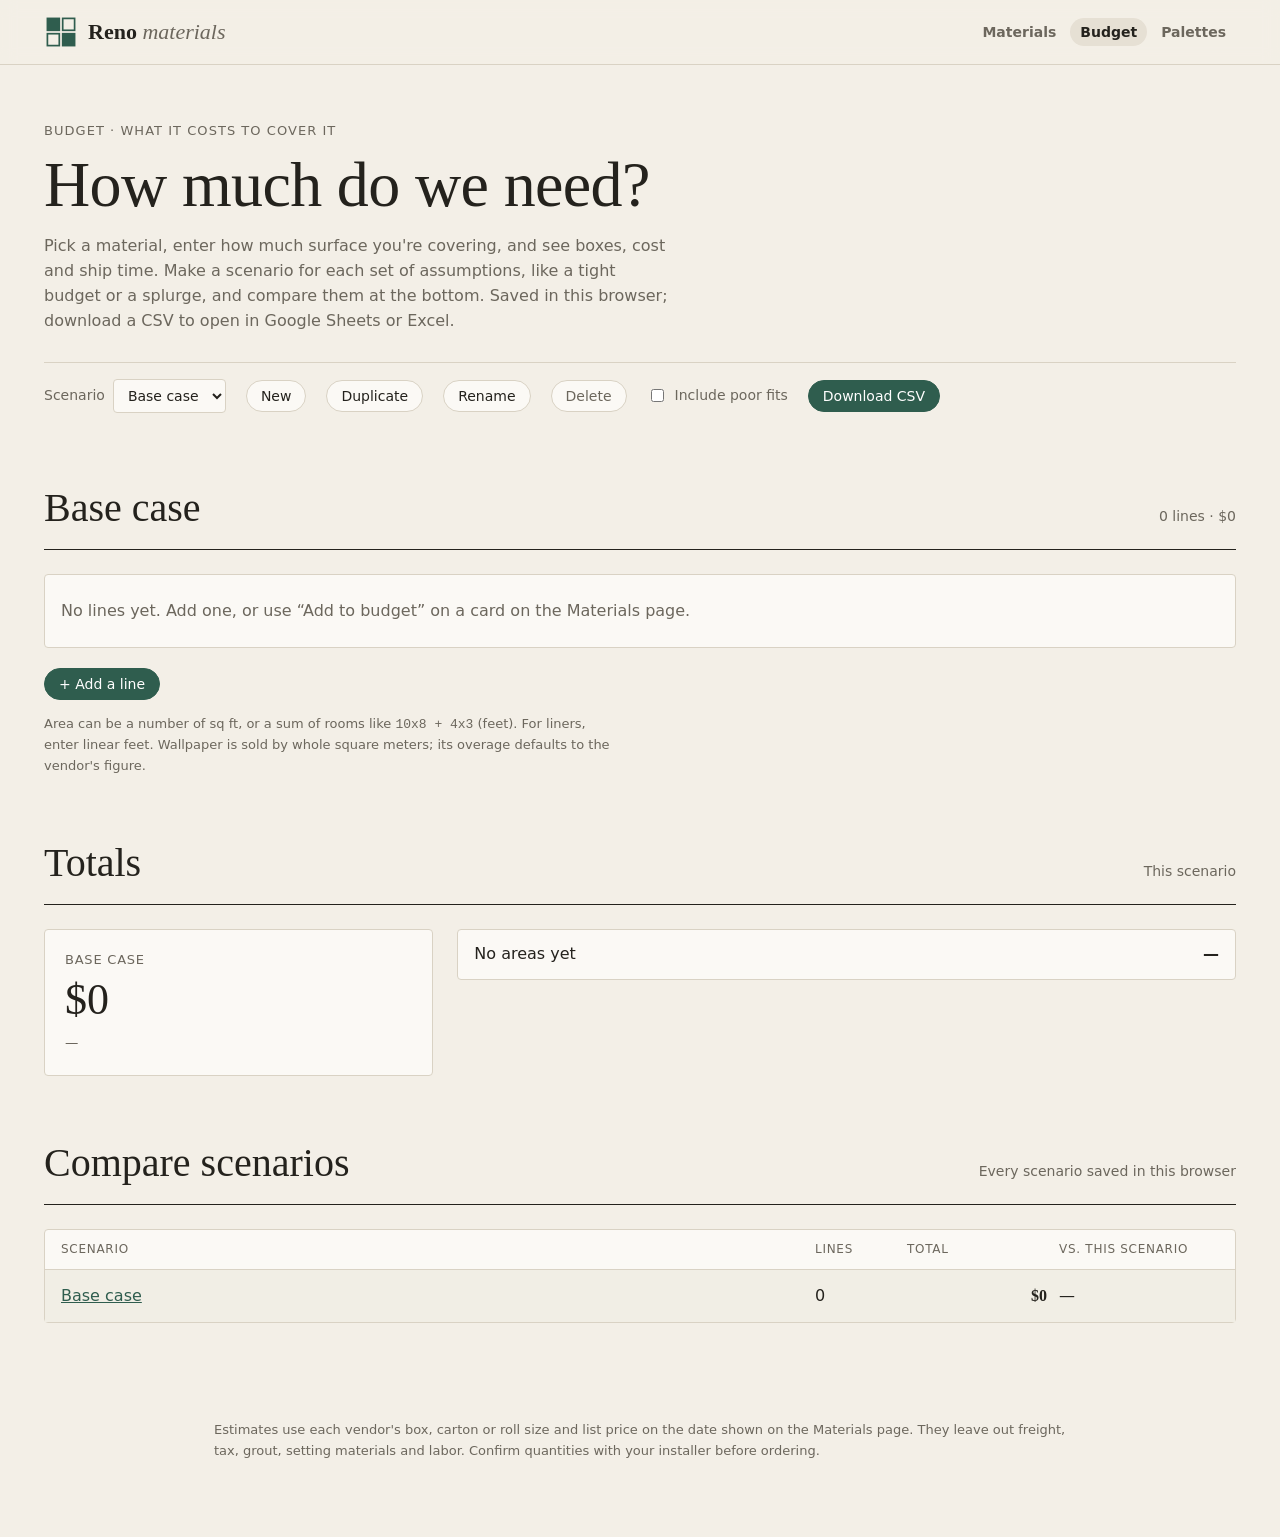
==== budget.html @ 3d023764 "Add Budget page, fit rubric, and nine palette-matched tiles; correct Zia freeze/thaw notes - Budget " ====
<!doctype html>
<html lang="en">
<head>
<meta charset="utf-8">
<meta name="viewport" content="width=device-width,initial-scale=1">
<title>Budget · Materials Mood Board</title>
<link rel="icon" href="data:image/svg+xml,%3Csvg xmlns='http://www.w3.org/2000/svg' viewBox='0 0 32 32'%3E%3Crect x='2' y='2' width='13' height='13' fill='%232f5d4e'/%3E%3Crect x='17' y='17' width='13' height='13' fill='%232f5d4e'/%3E%3Crect x='17' y='2' width='13' height='13' fill='none' stroke='%232f5d4e' stroke-width='2'/%3E%3Crect x='2' y='17' width='13' height='13' fill='none' stroke='%232f5d4e' stroke-width='2'/%3E%3C/svg%3E">
<link rel="preconnect" href="https://api.fontshare.com">
<link href="https://api.fontshare.com/v2/css?f[]=gambetta@400,500,600&f[]=switzer@400,500,600&display=swap" rel="stylesheet">
<link rel="stylesheet" href="styles.css">
</head>
<body>
<header class="masthead">
  <div class="wrap masthead__row">
    <a class="brand" href="index.html" aria-label="Materials mood board">
      <svg viewBox="0 0 40 40" width="34" height="34" fill="none" aria-hidden="true">
        <rect x="3" y="3" width="16" height="16" fill="currentColor"/>
        <rect x="21" y="21" width="16" height="16" fill="currentColor"/>
        <rect x="22" y="4" width="14" height="14" stroke="currentColor" stroke-width="2"/>
        <rect x="4" y="22" width="14" height="14" stroke="currentColor" stroke-width="2"/>
      </svg>
      <span>Reno <em>materials</em></span>
    </a>
    <div class="masthead__nav">
      <nav class="pages" aria-label="Pages"><a href="index.html">Materials</a><a href="budget.html" aria-current="page">Budget</a><a href="palettes.html">Palettes</a></nav>
    </div>
  </div>
</header>

<main id="top">
  <section class="intro wrap">
    <p class="eyebrow">Budget · what it costs to cover it</p>
    <h1>How much do we need?</h1>
    <p class="lede">Pick a material, enter how much surface you're covering, and see boxes, cost and ship time. Make a scenario for each set of assumptions, like a tight budget or a splurge, and compare them at the bottom. Saved in this browser; download a CSV to open in Google Sheets or Excel.</p>
    <div class="toolbar">
      <label>Scenario <select id="scenario"></select></label>
      <button class="btn" id="newScenario" type="button">New</button>
      <button class="btn" id="dupScenario" type="button">Duplicate</button>
      <button class="btn" id="renameScenario" type="button">Rename</button>
      <button class="btn btn--quiet" id="delScenario" type="button">Delete</button>
      <label class="poor"><input type="checkbox" id="showPoor"><span>Include poor fits</span></label>
      <button class="btn btn--primary" id="csv" type="button">Download CSV</button>
    </div>
  </section>

  <section class="room" id="lines"><div class="wrap">
    <div class="room__head"><h2 id="scenarioName">Scenario</h2><span class="room__meta" id="scenarioMeta"></span></div>
    <div class="bud" id="budTable"></div>
    <button class="btn btn--primary" id="addLine" type="button">+ Add a line</button>
    <p class="bud__hint">Area can be a number of sq ft, or a sum of rooms like <code>10x8 + 4x3</code> (feet). For liners, enter linear feet. Wallpaper is sold by whole square meters; its overage defaults to the vendor's figure.</p>
  </div></section>

  <section class="room" id="totals"><div class="wrap">
    <div class="room__head"><h2>Totals</h2><span class="room__meta">This scenario</span></div>
    <div class="bud-totals" id="budTotals"></div>
  </div></section>

  <section class="room" id="compare"><div class="wrap">
    <div class="room__head"><h2>Compare scenarios</h2><span class="room__meta">Every scenario saved in this browser</span></div>
    <div class="bud" id="budCompare"></div>
  </div></section>
</main>

<footer class="wrap foot">
  <p>Estimates use each vendor's box, carton or roll size and list price on the date shown on the Materials page. They leave out freight, tax, grout, setting materials and labor. Confirm quantities with your installer before ordering.</p>
</footer>
<script src="budget.js"></script>
</body>
</html>
---- styles.css ----
:root{
  --bg:#f3efe7; --surface:#fbf9f5; --ink:#24221d; --muted:#6c675d; --line:#d9d2c4;
  --accent:#2f5d4e; --accent-ink:#fff; --warn:#8a4a14; --warn-bg:#f6e6d3;
  --display:'Gambetta',Georgia,serif; --body:'Switzer',system-ui,sans-serif;
  --r:4px;
}
*{box-sizing:border-box}
html{scroll-behavior:smooth}
body{margin:0;background:var(--bg);color:var(--ink);font-family:var(--body);font-size:16px;line-height:1.55;-webkit-font-smoothing:antialiased}
img{display:block;max-width:100%}
a{color:var(--accent)}
.wrap{max-width:1240px;margin:0 auto;padding:0 24px}

.masthead{position:sticky;top:0;z-index:20;background:color-mix(in srgb,var(--bg) 92%,transparent);backdrop-filter:blur(8px);border-bottom:1px solid var(--line)}
.masthead__row{display:flex;align-items:center;justify-content:space-between;gap:16px;min-height:64px;flex-wrap:wrap;padding-top:8px;padding-bottom:8px}
.brand{display:flex;align-items:center;gap:10px;color:var(--accent);text-decoration:none;font-family:var(--display);font-size:22px;font-weight:600}
.brand span{color:var(--ink)} .brand em{font-weight:400;color:var(--muted)}
.filters{display:flex;gap:6px;flex-wrap:wrap}
.chip{font:500 14px var(--body);border:1px solid var(--line);background:var(--surface);color:var(--ink);padding:7px 14px;border-radius:999px;cursor:pointer;transition:background .15s,border-color .15s}
.chip:hover{border-color:var(--accent)}
.chip[aria-pressed="true"]{background:var(--accent);border-color:var(--accent);color:var(--accent-ink)}
.chip small{opacity:.7;margin-left:4px}

.intro{padding-top:56px;padding-bottom:24px}
.eyebrow{font-size:13px;letter-spacing:.08em;text-transform:uppercase;color:var(--muted);margin:0 0 10px}
h1{font-family:var(--display);font-weight:500;font-size:clamp(36px,5.5vw,64px);line-height:1.05;margin:0 0 16px;letter-spacing:-.01em}
.lede{max-width:62ch;color:var(--muted);margin:0 0 28px}
.toolbar{display:flex;align-items:center;gap:20px;flex-wrap:wrap;border-top:1px solid var(--line);padding-top:16px}
.toolbar label{font-size:14px;color:var(--muted);display:flex;gap:8px;align-items:center}
select{font:500 14px var(--body);padding:7px 10px;border:1px solid var(--line);border-radius:var(--r);background:var(--surface);color:var(--ink)}
.count{font-size:14px;color:var(--muted)}

.room{padding:40px 0 16px}
.room__head{display:flex;align-items:baseline;justify-content:space-between;gap:16px;border-bottom:1px solid var(--ink);padding-bottom:10px;margin-bottom:24px;flex-wrap:wrap}
.room__head h2{font-family:var(--display);font-weight:500;font-size:clamp(28px,3.4vw,40px);margin:0}
.room__meta{font-size:14px;color:var(--muted);font-variant-numeric:tabular-nums}

.grid{display:grid;grid-template-columns:repeat(auto-fill,minmax(290px,1fr));gap:28px 22px}
.card{background:var(--surface);border:1px solid var(--line);border-radius:var(--r);overflow:hidden;display:flex;flex-direction:column}
.card__media{position:relative;aspect-ratio:1/1;background:#e7e1d5;cursor:zoom-in;overflow:hidden;border:0;padding:0;width:100%}
.card__media img{position:absolute;inset:0;width:100%;height:100%;object-fit:cover;transition:opacity .35s ease,transform .6s ease}
.card__media img.alt{opacity:0}
.card__media:hover img.alt,.card__media.show-alt img.alt{opacity:1}
.card__media:hover img{transform:scale(1.02)}
.tag{position:absolute;left:10px;top:10px;font:600 12px var(--body);letter-spacing:.03em;background:var(--surface);color:var(--ink);padding:4px 8px;border-radius:999px}
.tag--slow{background:var(--warn-bg);color:var(--warn)}
.hint{position:absolute;right:10px;bottom:10px;font:500 12px var(--body);background:rgba(36,34,29,.72);color:#fff;padding:3px 8px;border-radius:999px}
.card__body{padding:16px 18px 18px;display:flex;flex-direction:column;gap:10px;flex:1}
.vendor{font-size:12px;letter-spacing:.07em;text-transform:uppercase;color:var(--muted);margin:0}
.card h3{font-family:var(--body);font-weight:600;font-size:18px;line-height:1.3;margin:0}
.spec{font-size:14px;color:var(--muted);margin:0}
.price{display:flex;align-items:baseline;gap:8px;font-variant-numeric:tabular-nums;margin:2px 0 0}
.price strong{font-family:var(--display);font-weight:600;font-size:28px;line-height:1}
.price span{font-size:14px;color:var(--muted)}
dl{margin:0;display:grid;grid-template-columns:auto 1fr;gap:4px 12px;font-size:14px}
dt{color:var(--muted)} dd{margin:0}
.flags{list-style:none;margin:0;padding:0;display:flex;flex-direction:column;gap:6px}
.flags li{font-size:13px;line-height:1.4;padding:6px 10px;border-radius:var(--r);background:#ece7dc}
.flags li.bad{background:var(--warn-bg);color:var(--warn);font-weight:500}
.card__foot{margin-top:auto;padding-top:6px;display:flex;justify-content:space-between;align-items:center;font-size:14px;gap:8px}
.card__foot a{font-weight:600;text-decoration:none;border-bottom:1px solid currentColor}
.id{font-size:12px;color:var(--muted);font-variant-numeric:tabular-nums}

.lightbox{position:fixed;inset:0;background:rgba(20,19,16,.92);z-index:50;display:flex;flex-direction:column;align-items:center;justify-content:center;padding:24px}
.lightbox[hidden]{display:none}
.lightbox img{max-width:min(1100px,94vw);max-height:80vh;object-fit:contain}
.lightbox p{color:#e9e4da;font-size:14px;margin:14px 0 0;text-align:center}
.lightbox__close{position:absolute;top:14px;right:18px;background:none;border:0;color:#fff;font-size:36px;cursor:pointer;line-height:1}

.foot{padding-top:48px;padding-bottom:64px;color:var(--muted);font-size:13px;max-width:900px;margin-left:auto;margin-right:auto}

.card--liner .card__media{background:#f7f5f0}
.card--liner .card__media img{object-fit:contain;padding:18px}
.toolbar .poor{cursor:pointer}
.card.flash{outline:3px solid var(--accent);outline-offset:3px}
.card{scroll-margin-top:90px}
.palettes{display:grid;grid-template-columns:repeat(auto-fill,minmax(520px,1fr));gap:24px}
.pal{background:var(--surface);border:1px solid var(--line);border-radius:var(--r);overflow:hidden}
.pal__strip{display:flex;height:120px}
.pal__sw{flex:1;position:relative}
.pal__sw span{position:absolute;left:8px;bottom:8px;font:500 11px/1.3 var(--body);color:#fff;text-shadow:0 1px 2px rgba(0,0,0,.45);font-variant-numeric:tabular-nums}
.pal__sw.light span{color:#24221d;text-shadow:none}
.pal__body{padding:16px 18px 18px}
.pal__body h3{font-family:var(--display);font-weight:500;font-size:26px;margin:0 0 6px}
.pal__body p{margin:0 0 14px;color:var(--muted);font-size:14px}
.pal__picks{list-style:none;margin:0;padding:0;display:grid;gap:8px}
.pal__picks a{display:flex;align-items:center;gap:12px;text-decoration:none;color:var(--ink);padding:4px;border-radius:var(--r)}
.pal__picks a:hover{background:#efeae0}
.pal__picks img{width:48px;height:48px;object-fit:cover;border-radius:3px;flex:none;background:#eee}
.pal__picks span{font-size:14px;line-height:1.35}
.pal__picks strong{display:block;font-size:12px;letter-spacing:.06em;text-transform:uppercase;color:var(--muted);font-weight:600}
@media (max-width:640px){.palettes{grid-template-columns:1fr}.pal__strip{height:90px}}
@media (max-width:640px){.intro{padding-top:32px}.grid{grid-template-columns:1fr}}
@media (prefers-reduced-motion:reduce){*{transition:none!important;scroll-behavior:auto}}

/* Page nav + palettes page */
.masthead__nav{display:flex;align-items:center;gap:20px;flex-wrap:wrap;justify-content:flex-end}
.pages{display:flex;gap:4px;padding-right:16px;border-right:1px solid var(--line)}
.pages a{font:600 14px var(--body);color:var(--muted);text-decoration:none;padding:6px 10px;border-radius:999px}
.pages a[aria-current="page"]{color:var(--ink);background:#e6e0d4}
.pages a:hover{color:var(--ink)}
.jump{display:flex;gap:18px;margin-top:20px}
.jump a{color:var(--accent);font-weight:600;font-size:15px}
.pal__sw{border:0;padding:0;cursor:copy;font:inherit}
.pal__sw.copied::after{content:"Copied";position:absolute;top:8px;left:8px;font:600 11px var(--body);background:rgba(255,255,255,.9);color:#24221d;padding:2px 6px;border-radius:3px}
.inspo{display:grid;grid-template-columns:repeat(auto-fill,minmax(520px,1fr));gap:24px}
.pal--inspo{display:grid;grid-template-columns:200px 1fr}
.inspo__img{border:0;padding:0;background:#ddd;cursor:zoom-in;height:100%;min-height:280px}
.inspo__img img{width:100%;height:100%;object-fit:cover;display:block}
.inspo__side{display:flex;flex-direction:column;justify-content:space-between}
.pal--inspo .pal__strip{height:110px}
@media (max-width:640px){.inspo{grid-template-columns:1fr}.pal--inspo{grid-template-columns:120px 1fr}.pages{border-right:0;padding-right:0}}
.pal__sw{text-align:left}
.pages:only-child{border-right:0;padding-right:0}

/* Per-material palettes */
.pairs{margin-top:16px;padding-top:14px;border-top:1px solid var(--line);display:grid;gap:14px}
.pairs__h{margin:0;font:600 12px var(--body);letter-spacing:.08em;text-transform:uppercase;color:var(--muted)}
.pair__strip{display:flex;height:34px;border-radius:4px;overflow:hidden;box-shadow:inset 0 0 0 1px rgba(0,0,0,.06)}
.pair__sw{flex:1;border:0;padding:0;cursor:copy;position:relative}
.pair__sw:hover{flex:1.4;transition:flex .15s}
.pair__sw.copied::after{content:"Copied";position:absolute;inset:auto 0 0 0;font:600 10px var(--body);background:rgba(255,255,255,.85);color:#24221d;text-align:center}
.pair__name{margin:6px 0 0;font-size:14px}
.pair__name span{color:var(--muted);font-size:12px;margin-left:4px}
.pair__names{margin:2px 0 0;font-size:12px;color:var(--muted)}
.pair__why{margin:4px 0 0;font-size:13px;line-height:1.4}

.taste{margin:0;padding:0;list-style:none;display:grid;grid-template-columns:repeat(auto-fill,minmax(300px,1fr));gap:12px 28px}
.taste li{padding-left:18px;position:relative;font-size:15px;line-height:1.5}
.taste li::before{content:"";position:absolute;left:0;top:.6em;width:8px;height:8px;border-radius:2px;background:var(--accent)}
.inspo--saved .inspo__img{display:block;cursor:pointer}
.inspo--saved .pal--inspo{grid-template-columns:170px 1fr}
.inspo--saved .inspo__img{min-height:200px}

/* Uses, NYC+kids fit, nested liners */
.moved{margin:12px 0 0;font-size:13px;font-weight:600;color:var(--warn)}
.uses{display:flex;flex-wrap:wrap;gap:6px;align-items:center;margin-top:14px}
.uses span{font:600 12px var(--body);letter-spacing:.08em;text-transform:uppercase;color:var(--muted);margin-right:2px}
.uses em{font-style:normal;font-size:12px;padding:3px 8px;border-radius:999px;background:#e9e4d8;color:var(--ink)}
.fit{margin-top:12px;padding:10px 12px;border-radius:6px;border-left:4px solid}
.fit__h{margin:0 0 4px;font-size:13px}
.fit ul{margin:0;padding-left:18px;font-size:13px;line-height:1.45}
.fit--good{background:#e8efe9;border-color:#2f5d4e}
.fit--caution{background:#f5ecdc;border-color:#a8741a}
.fit--poor{background:#f6e3df;border-color:#a3392b}
.tag--poor{top:auto;bottom:12px;left:12px;background:#a3392b;color:#fff}
.liners{margin-top:16px;padding-top:14px;border-top:1px solid var(--line);display:grid;gap:8px}
.liner{display:flex;gap:10px;align-items:center;text-decoration:none;color:var(--ink);padding:4px;border-radius:6px}
.liner:hover{background:#efeae0}
.liner img{width:56px;height:40px;object-fit:contain;background:#f7f5f0;border-radius:3px;flex:none}
.liner span{font-size:12px;line-height:1.35;color:var(--muted)}
.liner strong{display:block;font-size:13px;color:var(--ink);font-weight:600}
.liner i{font-style:normal;color:var(--warn)}

.paints{display:grid;grid-template-columns:repeat(auto-fill,minmax(260px,1fr));gap:20px}
.paint{display:flex;flex-direction:column;background:#faf8f3;border:1px solid var(--line);border-radius:10px;overflow:hidden}
.paint__sw{flex:none;height:120px;width:100%;border:0;border-radius:0;cursor:pointer;display:flex;align-items:flex-end;justify-content:flex-start;padding:10px 12px;font-size:12px;color:#fff}
.paint__sw.light{color:#222}
.paint__body{padding:14px 16px 16px}
.paint__body h3{margin:0 0 6px;font-size:18px}
.paint__body h3 small{font-size:13px;color:var(--muted);font-weight:400}
.paint__body p{margin:0 0 10px;font-size:14px;color:var(--muted)}
.paint__body a{font-size:14px}

/* Budget page */
.btn{font:500 14px var(--body);border:1px solid var(--line);background:var(--surface);color:var(--ink);padding:7px 14px;border-radius:999px;cursor:pointer}
.btn:hover{border-color:var(--accent)}
.btn--primary{background:var(--accent);border-color:var(--accent);color:var(--accent-ink)}
.btn--quiet{color:var(--muted)}
.linkbtn{font:inherit;color:var(--accent);background:none;border:0;padding:0;cursor:pointer;text-decoration:underline}
.bud{background:var(--surface);border:1px solid var(--line);border-radius:var(--r);margin-bottom:20px}
.bud__row{display:grid;grid-template-columns:minmax(110px,1fr) minmax(220px,2.4fr) minmax(120px,1.1fr) 84px minmax(130px,1.2fr) 80px 32px;gap:12px;align-items:start;padding:14px 16px;border-top:1px solid var(--line)}
.bud__row:first-child{border-top:0}
.bud__row--head{font-size:12px;letter-spacing:.06em;text-transform:uppercase;color:var(--muted);padding-top:10px;padding-bottom:10px}
.bud__row input,.bud__row select{width:100%;font:500 14px var(--body);padding:7px 9px;border:1px solid var(--line);border-radius:var(--r);background:#fff;color:var(--ink)}
.bud__row small{display:block;color:var(--muted);font-size:12px;margin-top:2px}
.bud__over{display:flex;align-items:center;gap:4px}.bud__over small{margin:0}
.bud__order strong{font-size:14px}
.bud__cost{font:600 16px var(--display);text-align:right;padding-top:4px}
.bud__x{border:0;background:none;font-size:20px;line-height:1;color:var(--muted);cursor:pointer;padding:4px}
.bud__x:hover{color:#a3392b}
.bud__warn,.bud__ship{grid-column:1/-1;margin:-4px 0 0;font-size:13px}
.bud__warn{color:var(--warn)}.bud__ship{color:var(--muted)}
.bud__empty{padding:24px 16px;margin:0;color:var(--muted)}
.bud__hint{font-size:13px;color:var(--muted);margin:14px 0 0;max-width:70ch}
.bud__row--cmp{grid-template-columns:2fr 80px 140px 160px;align-items:center}
.bud__row--cmp .bud__cost{padding-top:0}
.bud__row--cmp.is-current{background:#f1eee5}
.bud-totals{display:grid;grid-template-columns:minmax(240px,1fr) 2fr;gap:24px;align-items:start}
.bud-total{background:var(--surface);border:1px solid var(--line);border-radius:var(--r);padding:20px}
.bud-total span{display:block;font-size:13px;color:var(--muted);letter-spacing:.06em;text-transform:uppercase}
.bud-total strong{display:block;font:500 44px/1.1 var(--display);margin:6px 0}
.bud-total small{color:var(--muted)}
.bud-areas{list-style:none;margin:0;padding:0;background:var(--surface);border:1px solid var(--line);border-radius:var(--r)}
.bud-areas li{display:flex;justify-content:space-between;padding:12px 16px;border-top:1px solid var(--line)}
.bud-areas li:first-child{border-top:0}
@media (max-width:900px){.bud__row{grid-template-columns:1fr 1fr}.bud__row--head{display:none}.bud-totals{grid-template-columns:1fr}.bud__row--cmp{grid-template-columns:1fr 60px 100px 100px}}
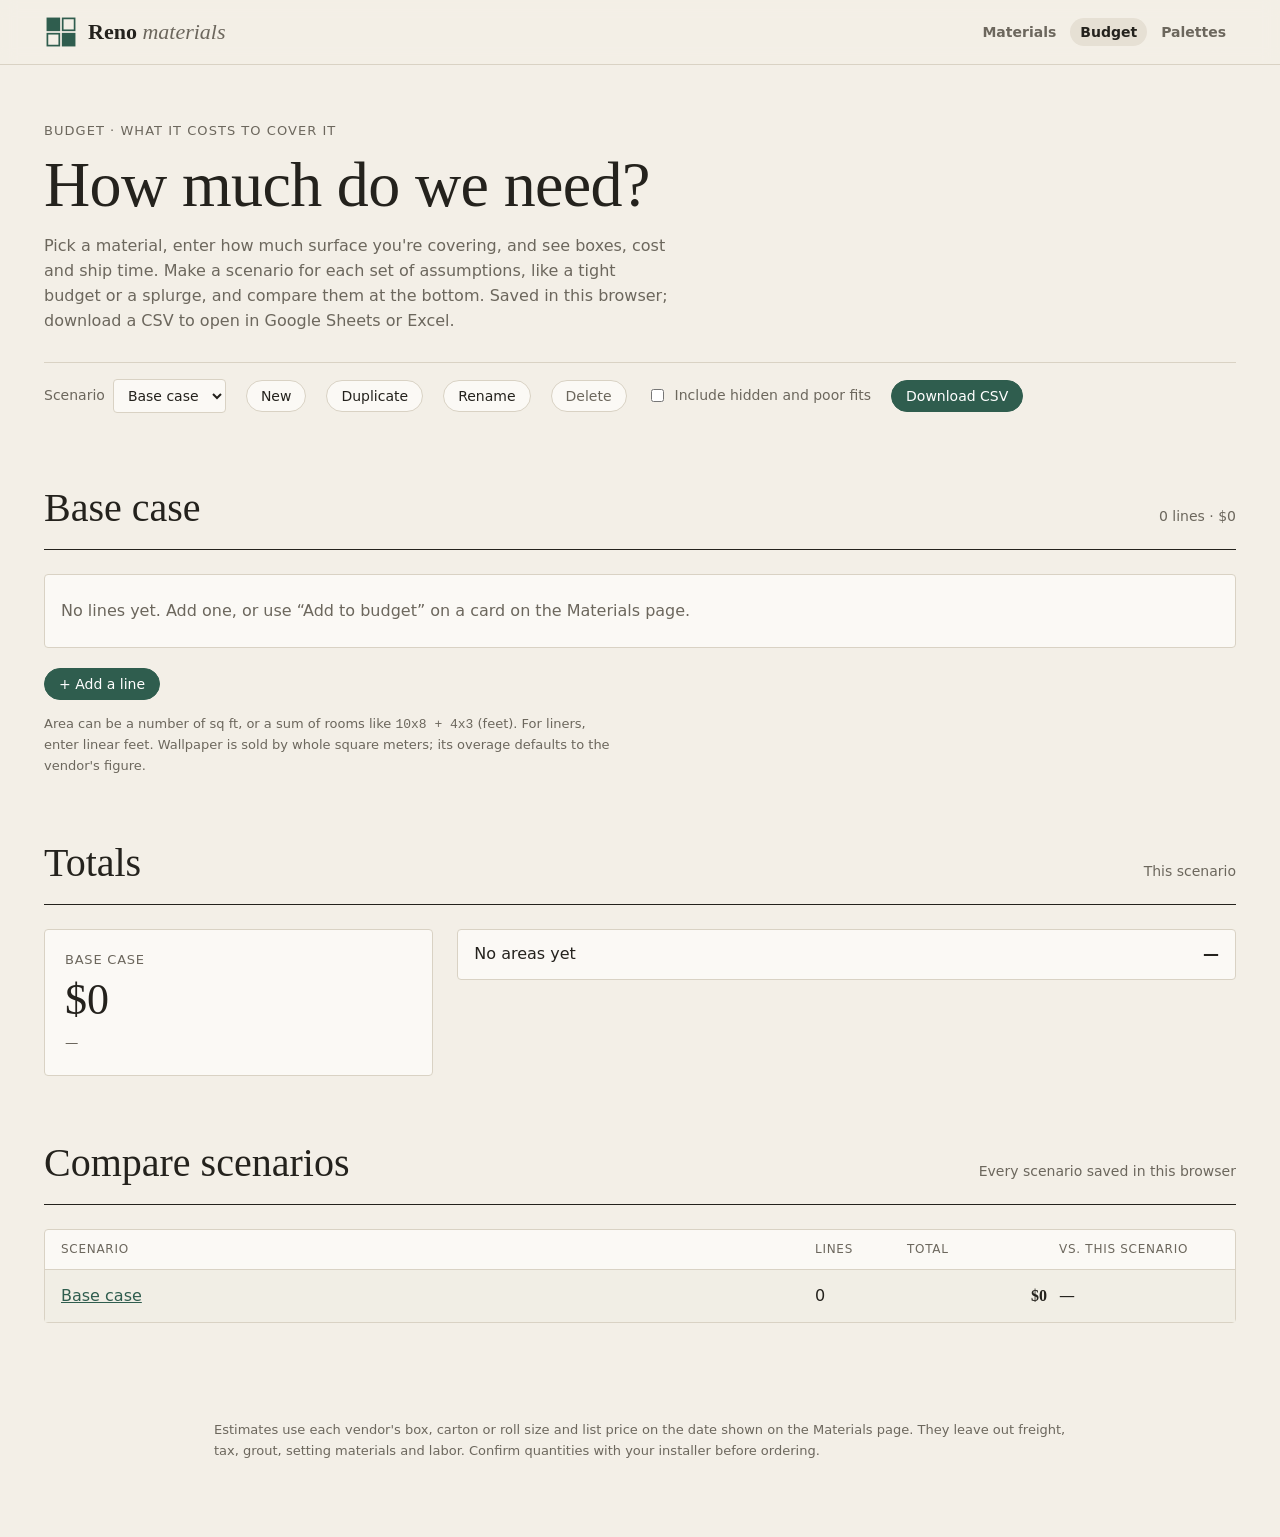
==== commit aa554b86: "Remove seven tiles; add a Hide button that saves into data.json - Removed K2, K3, K4 (kitchen backsp" ====
--- a/budget.html
+++ b/budget.html
@@ -38,7 +38,7 @@
       <button class="btn" id="dupScenario" type="button">Duplicate</button>
       <button class="btn" id="renameScenario" type="button">Rename</button>
       <button class="btn btn--quiet" id="delScenario" type="button">Delete</button>
-      <label class="poor"><input type="checkbox" id="showPoor"><span>Include poor fits</span></label>
+      <label class="poor"><input type="checkbox" id="showPoor"><span>Include hidden and poor fits</span></label>
       <button class="btn btn--primary" id="csv" type="button">Download CSV</button>
     </div>
   </section>
--- a/styles.css
+++ b/styles.css
@@ -36,7 +36,7 @@
 .room__meta{font-size:14px;color:var(--muted);font-variant-numeric:tabular-nums}
 
 .grid{display:grid;grid-template-columns:repeat(auto-fill,minmax(290px,1fr));gap:28px 22px}
-.card{background:var(--surface);border:1px solid var(--line);border-radius:var(--r);overflow:hidden;display:flex;flex-direction:column}
+.card{position:relative;background:var(--surface);border:1px solid var(--line);border-radius:var(--r);overflow:hidden;display:flex;flex-direction:column}
 .card__media{position:relative;aspect-ratio:1/1;background:#e7e1d5;cursor:zoom-in;overflow:hidden;border:0;padding:0;width:100%}
 .card__media img{position:absolute;inset:0;width:100%;height:100%;object-fit:cover;transition:opacity .35s ease,transform .6s ease}
 .card__media img.alt{opacity:0}
@@ -195,3 +195,28 @@
 .bud-areas li{display:flex;justify-content:space-between;padding:12px 16px;border-top:1px solid var(--line)}
 .bud-areas li:first-child{border-top:0}
 @media (max-width:900px){.bud__row{grid-template-columns:1fr 1fr}.bud__row--head{display:none}.bud-totals{grid-template-columns:1fr}.bud__row--cmp{grid-template-columns:1fr 60px 100px 100px}}
+
+/* Fit rubric */
+.rubric{padding-top:8px;padding-bottom:8px;scroll-margin-top:90px}
+.rubric details{border:1px solid var(--line);border-radius:var(--r);background:var(--surface)}
+.rubric summary{cursor:pointer;padding:12px 16px;font:600 14px var(--body)}
+.rubric__body{padding:0 16px 16px;font-size:14px;color:var(--muted)}
+.rubric__body p{margin:0 0 12px;max-width:80ch}
+.rubric__grid{display:grid;grid-template-columns:1fr 1fr;gap:24px}
+.rubric__grid h3{margin:0 0 6px;font:600 13px var(--body);letter-spacing:.06em;text-transform:uppercase;color:var(--ink)}
+.rubric__grid ul{margin:0;padding-left:18px}.rubric__grid li{margin-bottom:6px}
+.rubric__note{margin:12px 0 0;font-size:13px}
+.fit__how{font-weight:400;font-size:12px;margin-left:6px}
+@media (max-width:800px){.rubric__grid{grid-template-columns:1fr}}
+
+.fit__why{margin-top:8px;font-size:12px}
+.fit__why summary{cursor:pointer;color:var(--muted)}
+.fit__why ul{list-style:none;margin:6px 0 0;padding:0}
+.chk{display:flex;gap:6px;margin-bottom:3px}
+.chk b{width:14px;flex:none;text-align:center}
+.chk--good b{color:#2f5d4e}.chk--caution b{color:#8a4a14}.chk--poor b{color:#a3392b}
+
+.xout{position:absolute;top:10px;right:10px;z-index:2;height:30px;padding:0 12px;border:0;border-radius:15px;background:rgba(255,255,255,.94);color:#24221d;font:600 13px/1 var(--body);cursor:pointer;opacity:0;transition:opacity .15s;box-shadow:0 1px 3px rgba(0,0,0,.25)}
+.card:hover .xout,.xout:focus-visible,.xout.on{opacity:1}
+.xout:hover{background:#a3392b;color:#fff}
+@media (hover:none){.xout{opacity:1}}
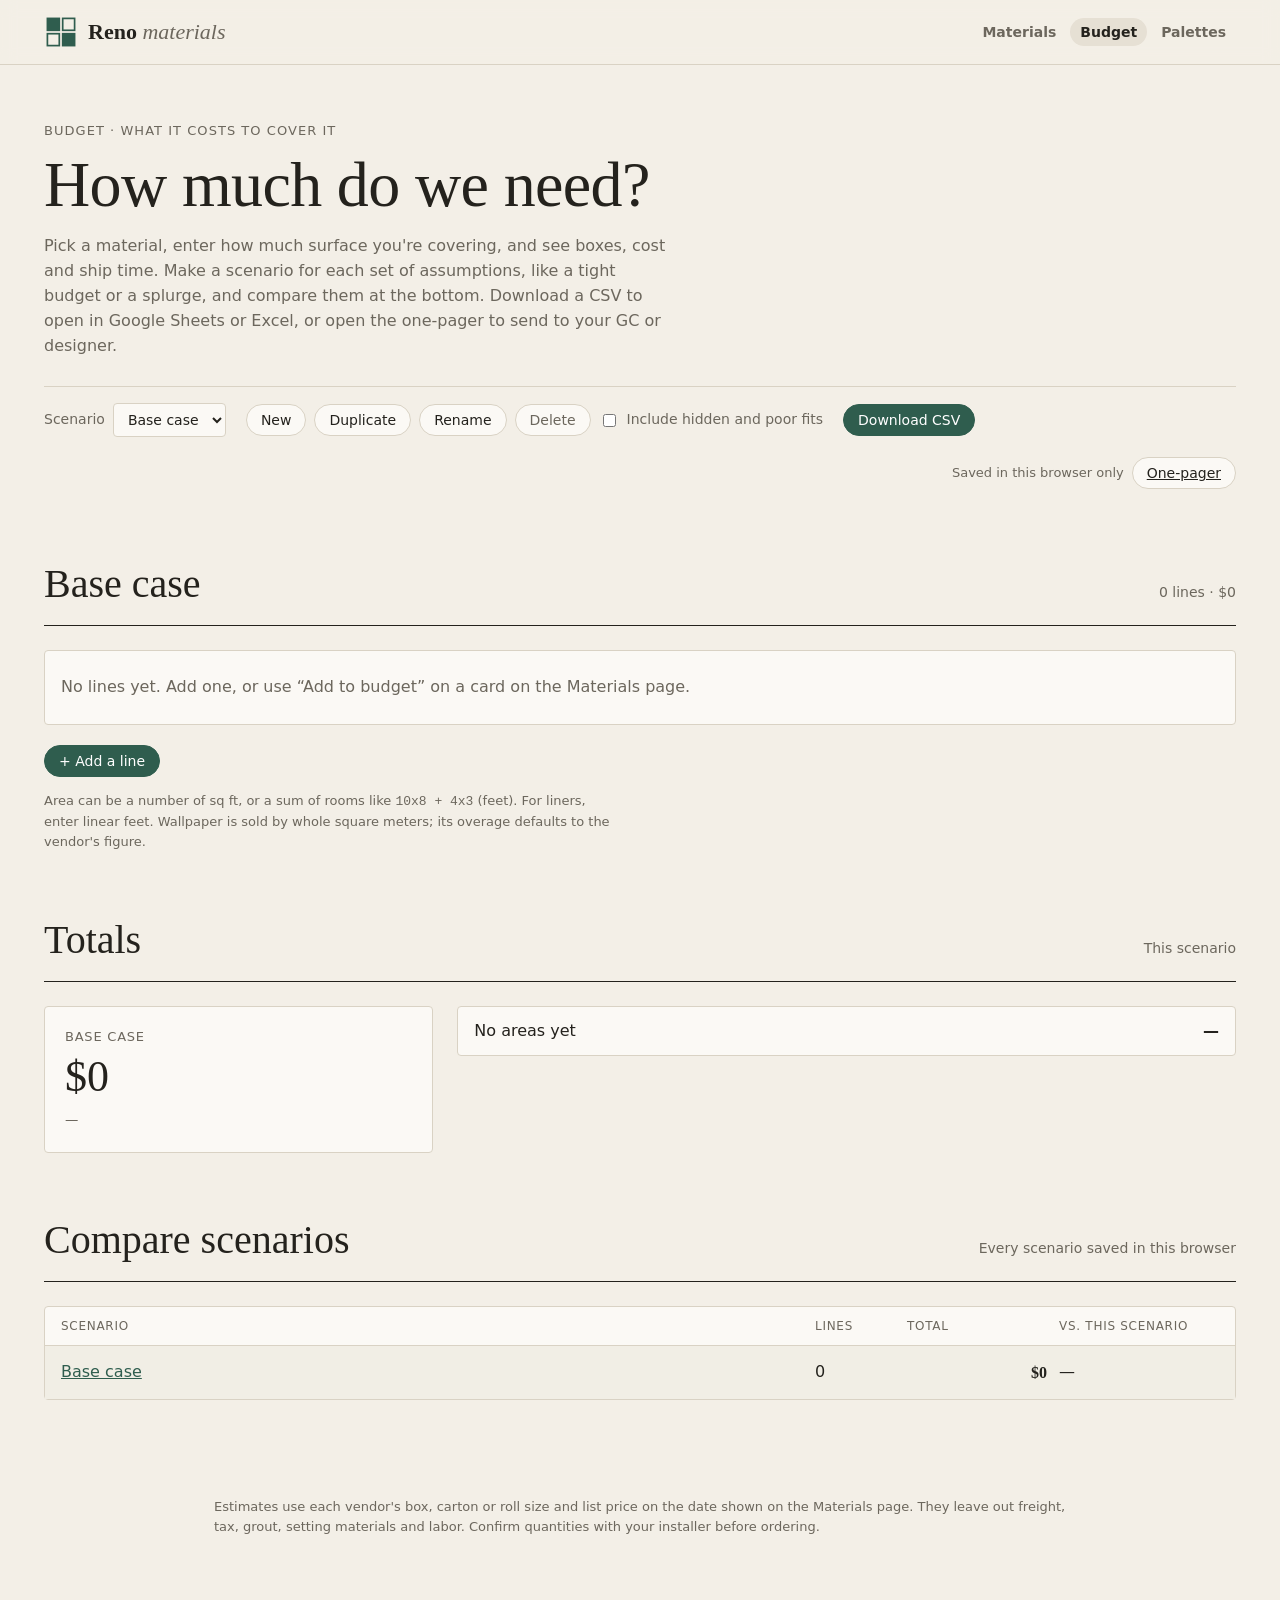
==== commit 1db2102c: "Budget: optional Supabase backend with share links; add a printable one-pager - budget-core.js holds" ====
--- a/budget.html
+++ b/budget.html
@@ -31,16 +31,20 @@
   <section class="intro wrap">
     <p class="eyebrow">Budget · what it costs to cover it</p>
     <h1>How much do we need?</h1>
-    <p class="lede">Pick a material, enter how much surface you're covering, and see boxes, cost and ship time. Make a scenario for each set of assumptions, like a tight budget or a splurge, and compare them at the bottom. Saved in this browser; download a CSV to open in Google Sheets or Excel.</p>
+    <p class="lede">Pick a material, enter how much surface you're covering, and see boxes, cost and ship time. Make a scenario for each set of assumptions, like a tight budget or a splurge, and compare them at the bottom. Download a CSV to open in Google Sheets or Excel, or open the one-pager to send to your GC or designer.</p>
     <div class="toolbar">
       <label>Scenario <select id="scenario"></select></label>
-      <button class="btn" id="newScenario" type="button">New</button>
-      <button class="btn" id="dupScenario" type="button">Duplicate</button>
-      <button class="btn" id="renameScenario" type="button">Rename</button>
-      <button class="btn btn--quiet" id="delScenario" type="button">Delete</button>
-      <label class="poor"><input type="checkbox" id="showPoor"><span>Include hidden and poor fits</span></label>
+      <span class="tools" id="editTools">
+        <button class="btn" id="newScenario" type="button">New</button>
+        <button class="btn" id="dupScenario" type="button">Duplicate</button>
+        <button class="btn" id="renameScenario" type="button">Rename</button>
+        <button class="btn btn--quiet" id="delScenario" type="button">Delete</button>
+        <label class="poor"><input type="checkbox" id="showPoor"><span>Include hidden and poor fits</span></label>
+      </span>
       <button class="btn btn--primary" id="csv" type="button">Download CSV</button>
+      <span class="tools auth" id="authBar"></span>
     </div>
+    <p class="notice" id="notice" hidden></p>
   </section>
 
   <section class="room" id="lines"><div class="wrap">
@@ -64,6 +68,8 @@
 <footer class="wrap foot">
   <p>Estimates use each vendor's box, carton or roll size and list price on the date shown on the Materials page. They leave out freight, tax, grout, setting materials and labor. Confirm quantities with your installer before ordering.</p>
 </footer>
+<script src="supabase-config.js"></script>
+<script src="budget-core.js"></script>
 <script src="budget.js"></script>
 </body>
 </html>
--- a/styles.css
+++ b/styles.css
@@ -220,3 +220,54 @@
 .card:hover .xout,.xout:focus-visible,.xout.on{opacity:1}
 .xout:hover{background:#a3392b;color:#fff}
 @media (hover:none){.xout{opacity:1}}
+
+[hidden]{display:none !important}
+.tools{display:inline-flex;gap:8px;align-items:center;flex-wrap:wrap}
+.auth{margin-left:auto}
+.auth__note{font-size:13px;color:var(--muted)}
+.signin{display:flex;gap:8px}
+.signin input{font:500 14px var(--body);padding:7px 10px;border:1px solid var(--line);border-radius:var(--r);background:#fff;min-width:220px}
+.notice{margin:14px 0 0;padding:10px 14px;background:var(--warn-bg);color:var(--warn);border-radius:var(--r);font-size:14px}
+.bud__meta{grid-column:1/-1;display:flex;gap:16px;flex-wrap:wrap;align-items:center;font-size:13px;color:var(--muted)}
+.bud__meta label{display:flex;gap:8px;align-items:center}
+.bud__meta .bud__note{flex:1;min-width:240px}
+.bud__meta .bud__note input{flex:1;width:auto}
+.bud__meta select{width:auto}
+.bud__row input:disabled,.bud__row select:disabled{background:transparent;border-color:transparent;color:var(--ink);opacity:1;-webkit-text-fill-color:var(--ink)}
+
+/* One-pager */
+.op__bar{display:flex;justify-content:space-between;align-items:center;padding-top:16px;padding-bottom:8px}
+.op{max-width:1180px;margin:0 auto;padding:16px 24px 48px}
+.op__loading{color:var(--muted)}
+.op__head{display:flex;justify-content:space-between;align-items:flex-end;gap:24px;flex-wrap:wrap;border-bottom:2px solid var(--ink);padding-bottom:12px;margin-bottom:12px}
+.op__head h1{font-size:34px;margin:0}
+.op__head .eyebrow{margin:0 0 4px}
+.op__stats{display:flex;gap:28px;margin:0}
+.op__stats dt{font-size:11px;letter-spacing:.06em;text-transform:uppercase;color:var(--muted)}
+.op__stats dd{margin:0;font:500 20px var(--display)}
+.op__table{width:100%;border-collapse:collapse;font-size:13px}
+.op__table th{text-align:left;font-size:11px;letter-spacing:.05em;text-transform:uppercase;color:var(--muted);padding:6px 8px;border-bottom:1px solid var(--ink)}
+.op__table td{padding:8px;border-bottom:1px solid var(--line);vertical-align:top}
+.op__table small{display:block;color:var(--muted);font-size:11.5px;margin-top:1px}
+.op__table .num{text-align:right;white-space:nowrap}
+.op__table tfoot td{font-weight:600;border-bottom:0;border-top:2px solid var(--ink);padding-top:10px}
+.op__table a{color:inherit;text-decoration:none}
+.op__thumb img{width:44px;height:44px;object-fit:cover;border-radius:3px}
+.op__note{min-width:120px}
+.op__fit{display:inline-block;font-size:11px;font-weight:600;padding:1px 7px;border-radius:999px;margin-bottom:2px}
+.op__fit--good{background:#dfe9e2;color:#1f4a3a}.op__fit--caution{background:#f6e6d3;color:#8a4a14}.op__fit--poor{background:#f3d9d3;color:#a3392b}
+.op__confirm{margin-top:16px}
+.op__confirm h2{font:600 13px var(--body);letter-spacing:.06em;text-transform:uppercase;margin:0 0 6px}
+.op__confirm ul{margin:0;padding-left:18px;columns:2;column-gap:32px;font-size:12.5px}
+.op__confirm li{break-inside:avoid;margin-bottom:3px}
+.op__foot{margin-top:14px;font-size:11.5px;color:var(--muted)}
+@media print{
+  @page{size:landscape;margin:12mm}
+  body.onepager{background:#fff;font-size:11px}
+  .op__bar,.masthead{display:none}
+  .op{padding:0;max-width:none}
+  .op__head h1{font-size:26px}
+  .op__table{font-size:10.5px}
+  .op__thumb img{width:34px;height:34px}
+  .op__table tr{break-inside:avoid}
+}
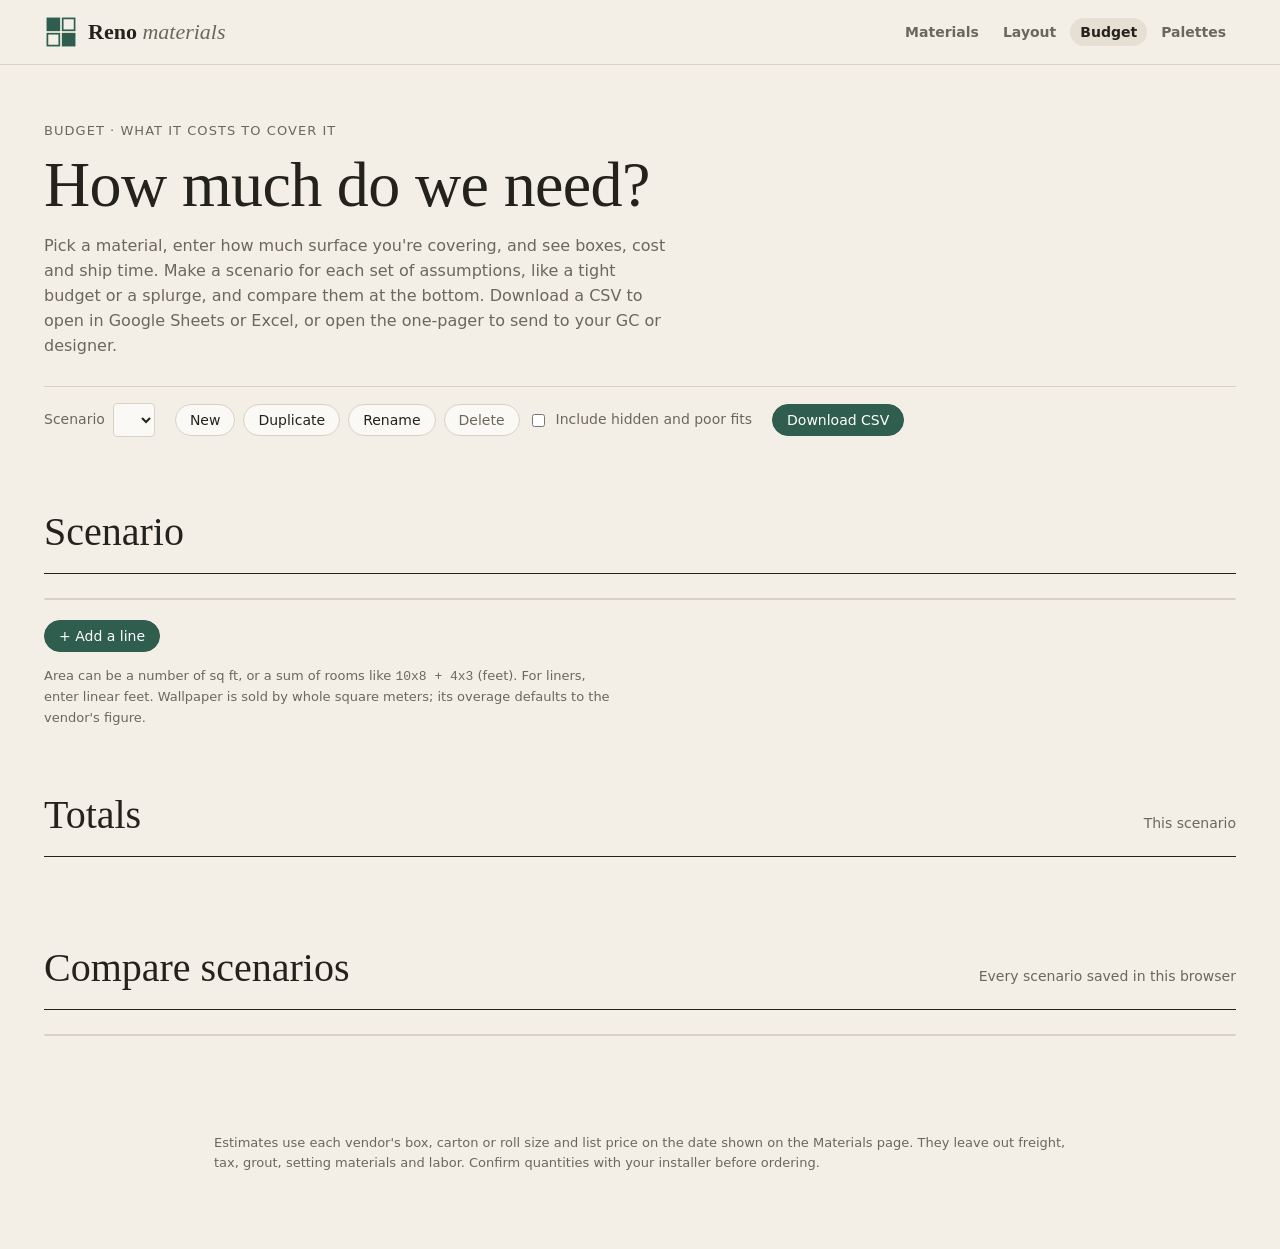
==== commit dca26db4: "Add a Layout page: lay board tiles on shower walls - layout.html/js: three walls, tile picked from t" ====
--- a/budget.html
+++ b/budget.html
@@ -22,7 +22,7 @@
       <span>Reno <em>materials</em></span>
     </a>
     <div class="masthead__nav">
-      <nav class="pages" aria-label="Pages"><a href="index.html">Materials</a><a href="budget.html" aria-current="page">Budget</a><a href="palettes.html">Palettes</a></nav>
+      <nav class="pages" aria-label="Pages"><a href="index.html">Materials</a><a href="layout.html">Layout</a><a href="budget.html" aria-current="page">Budget</a><a href="palettes.html">Palettes</a></nav>
     </div>
   </div>
 </header>
--- a/styles.css
+++ b/styles.css
@@ -271,3 +271,79 @@
   .op__thumb img{width:34px;height:34px}
   .op__table tr{break-inside:avoid}
 }
+
+/* Layout page */
+body.lay{background:#26241f;color:#ece6d8}
+.lay .masthead{background:#1f1d19;border-color:#3a3731}
+.lay .brand,.lay .brand span{color:#ece6d8}.lay .brand em{color:#9c968b}
+.lay .pages a{color:#b5aea0}.lay .pages a[aria-current="page"]{background:#3a3731;color:#fff}
+.lay__bar{display:flex;gap:10px;align-items:center;padding:10px 16px;background:#2d2b26;border-bottom:1px solid #3a3731;flex-wrap:wrap}
+.lay__name{font:600 16px var(--body);background:transparent;border:1px solid transparent;color:#ece6d8;padding:6px 8px;border-radius:var(--r);min-width:200px}
+.lay__name:hover,.lay__name:focus{border-color:#4a463e;background:#26241f}
+.lay__spacer{flex:1}
+.lay__zoom{display:inline-flex;align-items:center;gap:6px;color:#9c968b;font-size:13px}
+.lay .btn{background:#3a3731;color:#ece6d8;border-color:#4a463e}
+.lay .btn:hover{border-color:#c98f6a}
+.lay .btn--primary{background:#c27b5a;border-color:#c27b5a;color:#fff}
+.lay .btn--quiet{background:transparent;color:#9c968b}
+.lay__main{display:grid;grid-template-columns:300px 1fr 320px;height:calc(100vh - 118px);min-height:560px}
+.lay__left,.lay__right{overflow-y:auto;background:#f3efe7;color:var(--ink);padding:0 0 40px}
+.lay__canvas{overflow:auto;background:#26241f;background-image:radial-gradient(#3a3731 1px,transparent 1px);background-size:20px 20px}
+.lay__canvas svg{display:block}
+.lay__h{font:600 12px var(--body);letter-spacing:.1em;text-transform:uppercase;color:var(--muted);margin:0;padding:18px 16px 8px;border-top:1px solid var(--line)}
+.lay__h:first-child{border-top:0}.lay__h small{font:500 12px var(--body);text-transform:none;letter-spacing:0;color:var(--accent);margin-left:6px}
+.lay__sec{padding:0 16px 14px}
+.lay__lbl{display:block;font:600 11px var(--body);letter-spacing:.08em;text-transform:uppercase;color:var(--muted);margin:12px 0 5px}
+.lay__sec select,.lay__sec input:not([type=checkbox]),.lay__right input:not([type=checkbox]){width:100%;font:500 14px var(--body);padding:7px 9px;border:1px solid var(--line);border-radius:var(--r);background:#fff;color:var(--ink)}
+.lay__row{display:grid;grid-template-columns:1fr 1fr;gap:10px;margin-top:10px}
+.lay__row label{font:600 11px var(--body);letter-spacing:.08em;text-transform:uppercase;color:var(--muted)}
+.lay__row label span{display:block;margin-top:4px}
+.lay__hint{font-size:12px;color:var(--muted);margin:8px 0 0}
+.lay__seg{display:flex;border:1px solid var(--line);border-radius:var(--r);overflow:hidden}
+.lay__seg button{flex:1;padding:8px;font:500 13px var(--body);background:#fff;border:0;cursor:pointer;color:var(--ink)}
+.lay__seg button.on{background:#c27b5a;color:#fff}.lay__seg button:disabled{color:#b0aa9d;cursor:not-allowed}
+.lay__tile{display:flex;gap:10px;align-items:center;width:100%;text-align:left;background:#fff;border:1px solid var(--line);border-radius:var(--r);padding:8px;cursor:pointer;margin-top:10px}
+.lay__tile img{width:44px;height:44px;object-fit:cover;border-radius:3px}.lay__tile span{font-size:12px;color:var(--muted)}.lay__tile strong{display:block;font-size:13px;color:var(--ink)}
+.lay__swatches{display:flex;gap:8px}.lay__swatches button{width:26px;height:26px;border-radius:50%;border:2px solid #fff;box-shadow:0 0 0 1px var(--line);cursor:pointer}.lay__swatches button.on{box-shadow:0 0 0 2px #c27b5a}
+.lay__wall{display:flex;justify-content:space-between;align-items:center;gap:8px;padding:9px 10px;border:1px solid var(--line);border-radius:var(--r);margin-bottom:6px;background:#fff;cursor:pointer;font-size:14px}
+.lay__wall.on{background:#ead9cc;border-color:#c27b5a}.lay__wall span{margin-left:auto;font-size:12px;color:var(--muted)}
+.lay__btns{display:flex;flex-wrap:wrap;gap:6px}
+.lay__btns .btn{background:#fff;color:var(--ink);border-color:var(--line);font-size:13px;padding:6px 10px}
+.lay__items{margin-top:10px}.lay__item{display:flex;gap:6px;align-items:center;padding:7px 9px;border-radius:var(--r);font-size:13px;cursor:pointer;border:1px solid transparent}
+.lay__item span{margin-left:auto;color:var(--muted);font-size:12px}.lay__item.on{background:#ead9cc;border-color:#c27b5a}
+.lay__wide{width:100%;margin-top:8px;justify-content:center}
+.lay__nudge{display:grid;grid-template-columns:repeat(3,44px);gap:6px;justify-content:center;margin-top:12px}
+.lay__nudge .btn{padding:6px;background:#fff;color:var(--ink);border-color:var(--line)}
+.lay__sum{border:1px solid var(--line);border-radius:var(--r);background:#fff;padding:10px;margin-top:10px}
+.lay__sumh{display:flex;gap:8px;align-items:center;margin-bottom:6px}.lay__sumh img{width:30px;height:30px;object-fit:cover;border-radius:3px}.lay__sumh strong{font-size:13px}
+.lay__sum dl{display:grid;grid-template-columns:1fr auto;gap:2px 10px;margin:0;font-size:13px}.lay__sum dt{color:var(--muted)}.lay__sum dd{margin:0;text-align:right;font-variant-numeric:tabular-nums}
+.lay__total{display:flex;justify-content:space-between;align-items:baseline;padding:12px 2px 0;font-size:13px;color:var(--muted)}.lay__total strong{font:500 24px var(--display);color:var(--ink)}
+.lay__req{border:1px solid var(--line);border-radius:var(--r);background:#fff;padding:10px;margin-top:10px}
+.lay__reqh{display:flex;justify-content:space-between;gap:8px;align-items:flex-start}.lay__reqh strong{font-size:13px}
+.lay__req ul,.lay__todo{list-style:none;margin:6px 0;padding:0;font-size:12.5px}
+.lay__todo li{display:flex;justify-content:space-between;gap:8px;align-items:center;padding:3px 0}.lay__todo label{display:flex;gap:6px;align-items:flex-start}
+.lay__reqform{display:flex;gap:6px;margin-top:8px}.lay__reqform .btn{background:#fff;color:var(--ink);border-color:var(--line)}
+.lay__chips{display:flex;flex-wrap:wrap;gap:6px;margin-top:8px}.lay__chips .chip{font-size:12px;padding:4px 10px}
+.lay__wlabel{fill:#b5aea0;font:600 15px var(--body)}.lay__wlabel.on{fill:#fff}.lay__wlabel .dim{font-weight:400;font-size:12px;fill:#8d877b}
+.lay__frame{fill:none;stroke:#4a463e;stroke-width:2}.lay__frame.on{stroke:#c27b5a}
+.lay__sel{fill:none;stroke:#c27b5a;stroke-width:2;stroke-dasharray:5 3;pointer-events:none}
+.lay__niche{fill:#34312b}.lay__window{fill:#7f9fb2}
+.lay__handle{fill:#c27b5a;stroke:#fff;stroke-width:1.5;cursor:nesw-resize}
+svg [data-r],svg [data-c]{cursor:grab}
+.lay__picker{align-items:flex-start;padding:5vh 16px}
+.lay__pickbox{background:#f3efe7;border-radius:8px;max-width:1100px;width:100%;max-height:90vh;display:flex;flex-direction:column;overflow:hidden;color:var(--ink)}
+.lay__pickhead{display:flex;gap:10px;align-items:center;padding:12px 16px;border-bottom:1px solid var(--line);flex-wrap:wrap}.lay__pickhead input[type=search]{flex:1;min-width:200px;font:500 14px var(--body);padding:8px 10px;border:1px solid var(--line);border-radius:var(--r)}
+.lay__pickhead .btn{background:#fff;color:var(--ink);border-color:var(--line)}
+.lay__pickgrid{display:grid;grid-template-columns:repeat(auto-fill,minmax(180px,1fr));gap:12px;padding:16px;overflow-y:auto}
+.lay__pick{display:flex;flex-direction:column;gap:4px;text-align:left;background:#fff;border:1px solid var(--line);border-radius:var(--r);padding:8px;cursor:pointer;font:inherit;color:var(--ink)}
+.lay__pick:hover{border-color:#c27b5a}.lay__pick img{width:100%;aspect-ratio:1;object-fit:cover;border-radius:3px}.lay__pick strong{font-size:13px}.lay__pick span{font-size:11.5px;color:var(--muted)}
+.lay__pickhead .chip[aria-pressed=true]{background:#c27b5a;border-color:#c27b5a;color:#fff}
+@media (max-width:1000px){.lay__main{grid-template-columns:1fr;height:auto}.lay__canvas{min-height:60vh}}
+@media print{
+  body.lay{background:#fff;color:#000}
+  .lay .masthead,.lay__bar,.lay__left{display:none}
+  .lay__main{display:block;height:auto}
+  .lay__canvas{background:#fff;overflow:visible;padding:0}.lay__wlabel,.lay__wlabel.on{fill:#222}.lay__frame,.lay__frame.on{stroke:#999}.lay__sel,.lay__handle{display:none}
+  .lay__right{overflow:visible;padding:0;background:#fff;columns:2}.lay__right .lay__sec button,.lay__right .lay__nudge,.lay__right #reqForm,.lay__right .lay__chips,.lay__right h3:first-child,.lay__right h3:first-child+.lay__sec{display:none}
+  @page{size:landscape;margin:10mm}
+}
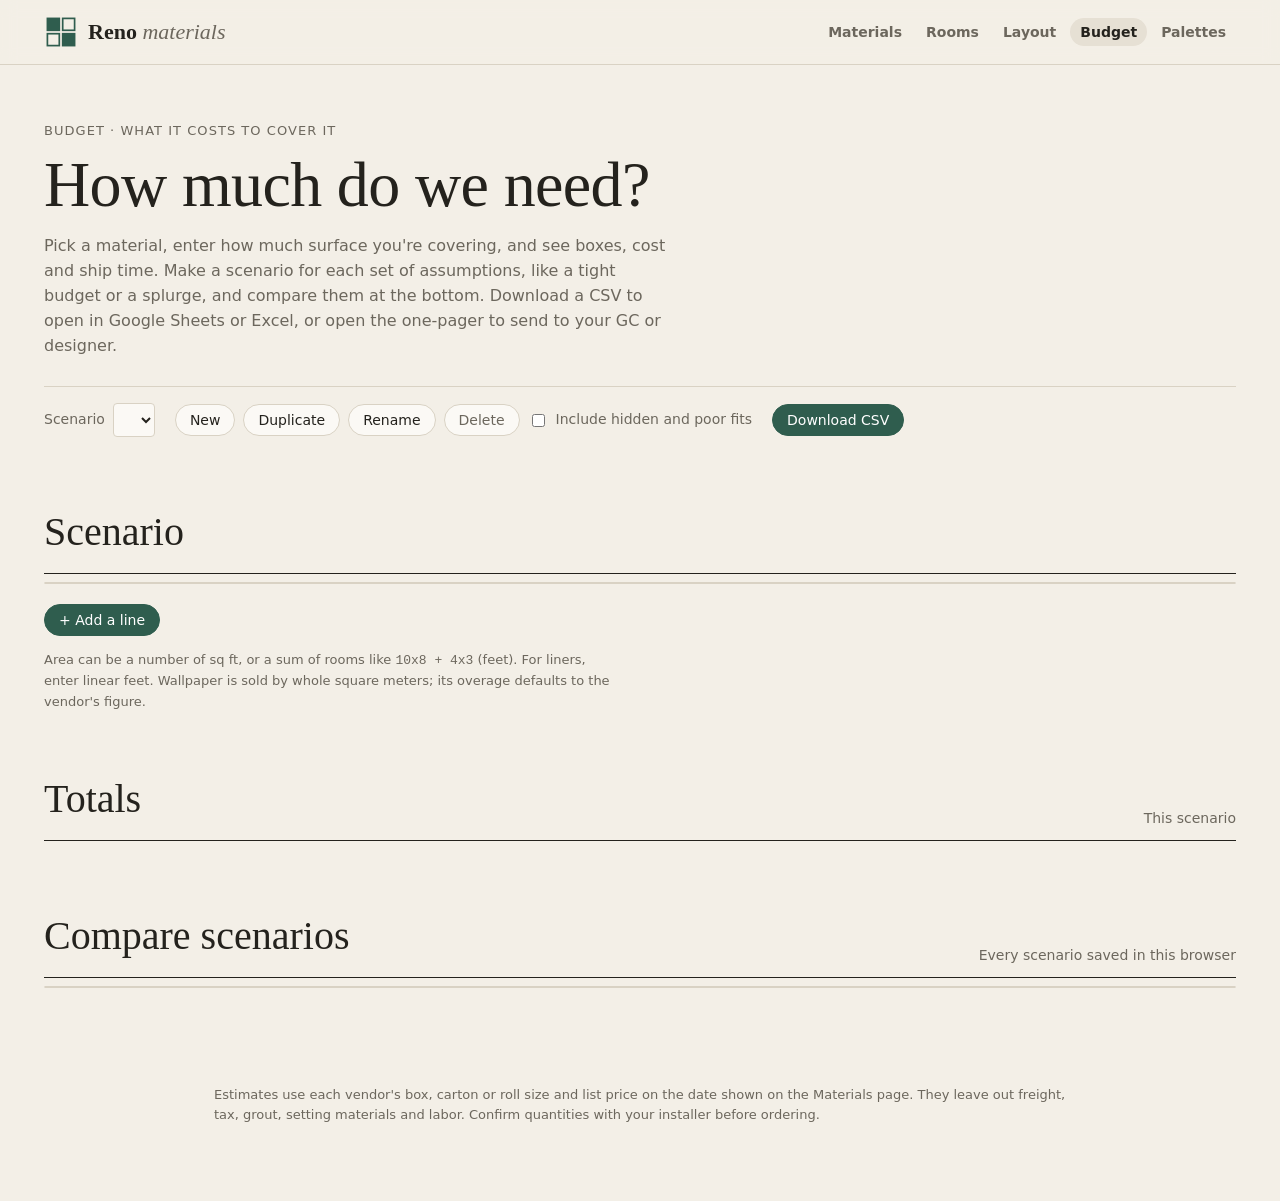
==== commit 1a46afce: "Add room pages for Unit 1 - rooms.json: 11 rooms (kitchen, dining, living, bathroom, bedroom, open d" ====
--- a/budget.html
+++ b/budget.html
@@ -22,7 +22,7 @@
       <span>Reno <em>materials</em></span>
     </a>
     <div class="masthead__nav">
-      <nav class="pages" aria-label="Pages"><a href="index.html">Materials</a><a href="layout.html">Layout</a><a href="budget.html" aria-current="page">Budget</a><a href="palettes.html">Palettes</a></nav>
+      <nav class="pages" aria-label="Pages"><a href="index.html">Materials</a><a href="rooms.html">Rooms</a><a href="layout.html">Layout</a><a href="budget.html" aria-current="page">Budget</a><a href="palettes.html">Palettes</a></nav>
     </div>
   </div>
 </header>
--- a/styles.css
+++ b/styles.css
@@ -347,3 +347,51 @@
   .lay__right{overflow:visible;padding:0;background:#fff;columns:2}.lay__right .lay__sec button,.lay__right .lay__nudge,.lay__right #reqForm,.lay__right .lay__chips,.lay__right h3:first-child,.lay__right h3:first-child+.lay__sec{display:none}
   @page{size:landscape;margin:10mm}
 }
+
+.lay__tools{display:inline-flex;gap:8px;align-items:center;margin-left:8px}
+.lay__seg--bar{border-color:#4a463e}.lay__seg--bar button{background:#3a3731;color:#ece6d8;padding:7px 12px}.lay__seg--bar button.on{background:#c27b5a;color:#fff}
+.lay__brush{display:inline-flex;align-items:center;gap:8px;background:#3a3731;color:#ece6d8;border:1px solid #4a463e;border-radius:var(--r);padding:4px 10px;cursor:pointer;font:500 13px var(--body)}
+.lay__brush img{width:26px;height:26px;object-fit:cover;border-radius:3px}.lay__brush small{color:#9c968b}
+.lay__msg{font-size:13px;color:#e7b08a;max-width:420px}
+.lay__canvas.painting svg,.lay__canvas.painting svg [data-r],.lay__canvas.painting svg [data-c]{cursor:crosshair}
+.lay__painted{stroke:#c27b5a;stroke-width:.6}
+.lay__marquee{fill:rgba(194,123,90,.18);stroke:#c27b5a;stroke-width:1.5;stroke-dasharray:5 3;pointer-events:none}
+
+/* Rooms */
+.rooms__source{font-size:13px;color:var(--muted);max-width:70ch;margin:-12px 0 24px}
+.rooms__grid{display:grid;grid-template-columns:repeat(auto-fill,minmax(320px,1fr));gap:20px}
+.rooms__card{display:flex;flex-direction:column;background:var(--surface);border:1px solid var(--line);border-radius:var(--r);overflow:hidden;color:inherit;text-decoration:none}
+.rooms__card:hover{border-color:var(--accent)}
+.rooms__plan{background:#fff;display:flex;justify-content:center;align-items:center;min-height:160px;overflow:hidden;color:var(--muted);font-size:13px;padding:10px}
+.rooms__crop{position:relative;background-repeat:no-repeat;max-width:100%}
+.rooms__hl{position:absolute;border:2px solid #c27b5a;background:rgba(194,123,90,.16);border-radius:2px;pointer-events:none}
+.rooms__body{padding:14px 16px 16px}.rooms__body h3{margin:0 0 4px;font:500 22px var(--display)}.rooms__body p{margin:0;font-size:14px;color:var(--muted)}
+.rooms__stat{margin-top:8px !important;color:var(--ink) !important}
+.rooms__thumbs{display:flex;gap:6px;margin-top:10px}.rooms__thumbs img{width:34px;height:34px;object-fit:cover;border-radius:3px;border:1px solid var(--line)}
+.rooms__total{display:flex;justify-content:space-between;align-items:baseline;border-top:2px solid var(--ink);padding-top:14px;color:var(--muted)}.rooms__total strong{font:500 30px var(--display);color:var(--ink)}
+.room__page{padding-top:24px;padding-bottom:48px}
+.room__crumb{font-size:14px;color:var(--muted);margin:0 0 6px}.room__crumb a{color:var(--accent)}
+.room__head{display:flex;justify-content:space-between;align-items:flex-end;gap:24px;flex-wrap:wrap;margin-bottom:8px}.room__head h1{margin:0}
+.room__stats{display:flex;gap:28px}.room__stats span{display:block;font-size:11px;letter-spacing:.06em;text-transform:uppercase;color:var(--muted)}.room__stats strong{font:500 22px var(--display)}
+.room__top{display:grid;grid-template-columns:minmax(0,1fr) minmax(0,1fr);gap:20px;margin-bottom:20px}
+.room__card{background:var(--surface);border:1px solid var(--line);border-radius:var(--r);padding:18px 20px;margin-bottom:20px}.room__top .room__card{margin-bottom:0}
+.room__card h2{font:500 24px var(--display);margin:0 0 10px}
+.room__wide{display:block}
+.room__sechead{display:flex;justify-content:space-between;align-items:baseline;gap:12px;margin-bottom:8px}.room__sechead h2{margin:0}.room__sechead span{color:var(--muted);font-size:14px}
+.room__hint{font-size:13px;color:var(--muted);margin:6px 0}
+.room__crop{border:1px solid var(--line);background-color:#fff;margin:0 auto 10px}
+.room__whole summary{cursor:pointer;font-size:13px;color:var(--accent)}.room__full{position:relative;margin:10px auto 0;border:1px solid var(--line);background-repeat:no-repeat}
+.room__card input:not([type=checkbox]),.room__card select,.room__card textarea{font:500 14px var(--body);padding:7px 9px;border:1px solid var(--line);border-radius:var(--r);background:#fff;color:var(--ink);width:100%}
+.room__card input:disabled{background:transparent;border-color:transparent}
+.room__lines{display:flex;flex-direction:column;gap:10px}
+.room__line{display:grid;grid-template-columns:150px minmax(240px,2fr) 110px 100px minmax(110px,1fr) 28px;gap:10px;align-items:center;padding:10px;border:1px solid var(--line);border-radius:var(--r);background:#fff}
+.room__pick{margin-top:0;background:#faf8f3}
+.room__qty{display:flex;align-items:center;gap:6px}.room__qty small,.room__order small{color:var(--muted);font-size:12px;white-space:nowrap}
+.room__order strong{display:block;font-size:14px}
+.room__add{display:flex;flex-wrap:wrap;gap:8px;align-items:center;margin-top:12px}.room__add .lay__lbl{margin:0 6px 0 0}
+.room__actions{margin-top:14px;justify-content:flex-start}
+.room__laysum{margin:8px 0 12px;padding-left:18px;font-size:14px}
+.room__date{width:auto !important}
+.room__card .lay__req{border:1px solid var(--line);border-radius:var(--r);background:#fff;padding:10px;margin-top:10px}
+.room__card .lay__reqform{margin-top:8px}.room__card .lay__chips{margin-top:8px}
+@media (max-width:900px){.room__top{grid-template-columns:1fr}.room__line{grid-template-columns:1fr 1fr}}
